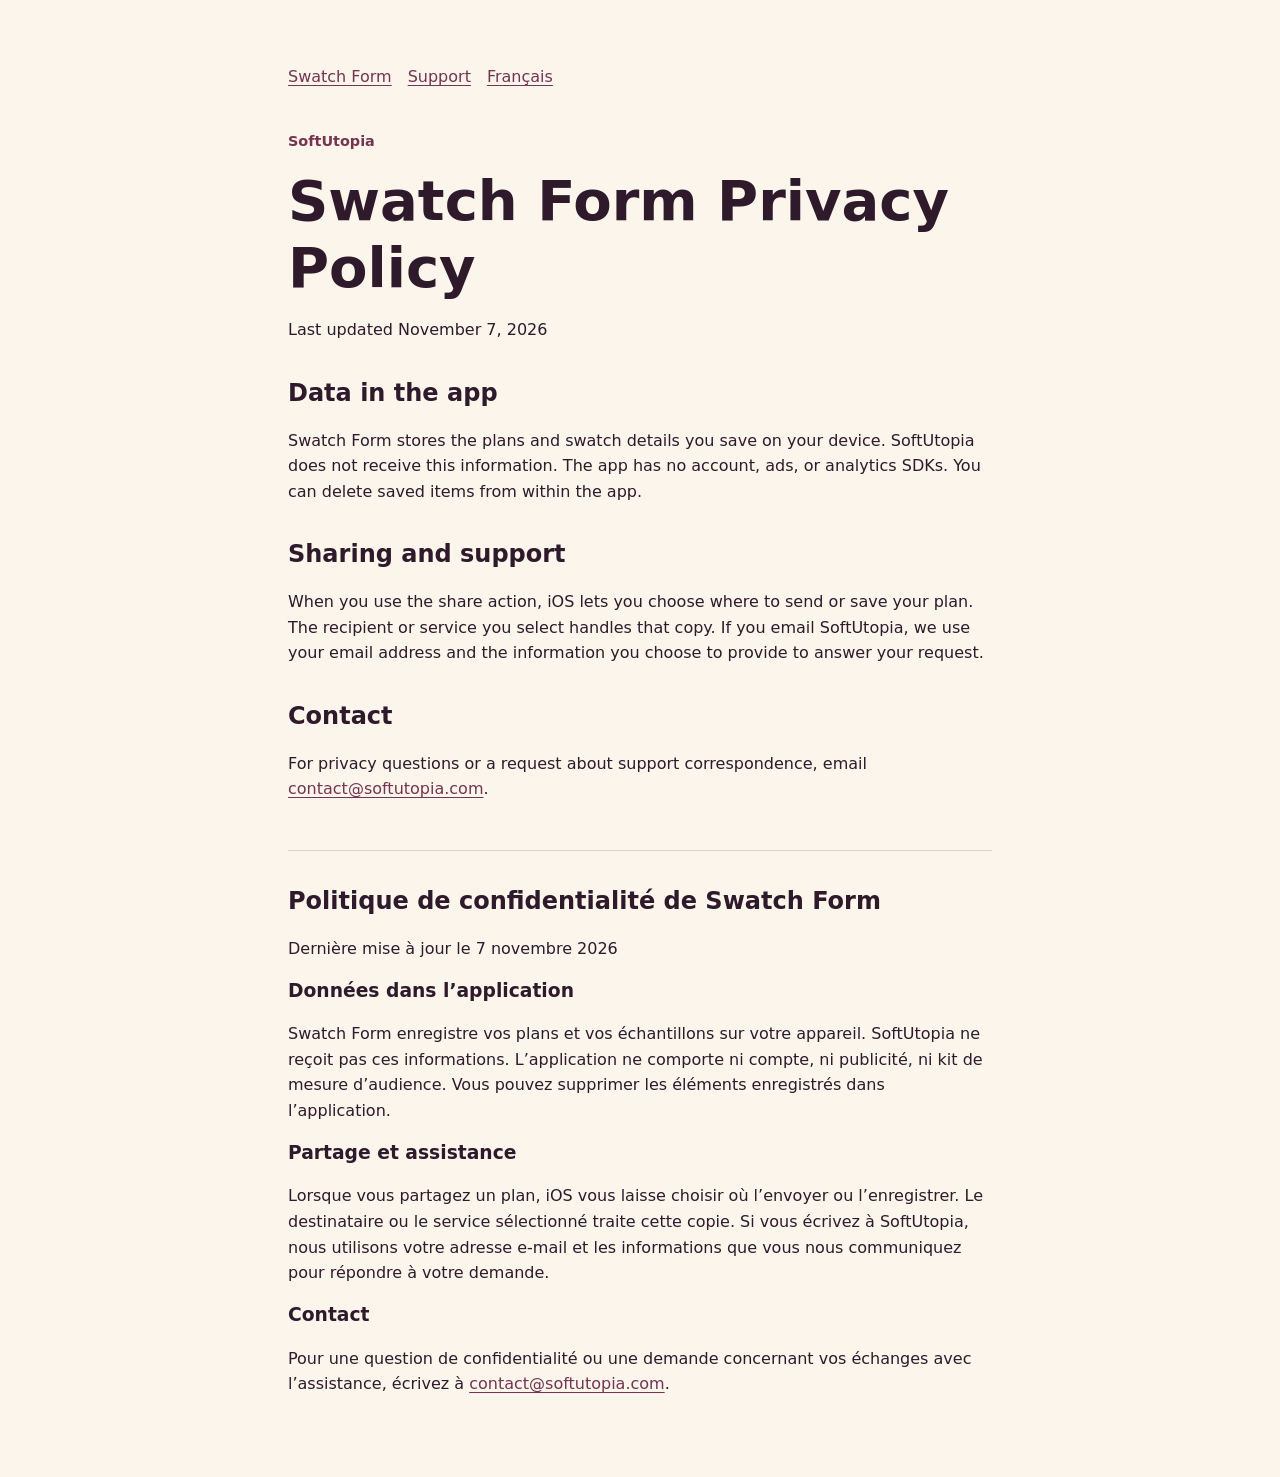
==== privacy.html @ f63c1990 "Publish Swatch Form support and privacy pages" ====
<!doctype html>
<html lang="en">
<head>
  <meta charset="utf-8">
  <meta name="viewport" content="width=device-width, initial-scale=1">
  <meta name="description" content="Privacy policy for Swatch Form.">
  <title>Swatch Form Privacy Policy</title>
  <link rel="stylesheet" href="style.css">
</head>
<body>
  <main>
    <nav aria-label="Site">
      <a href="index.html">Swatch Form</a>
      <a href="support.html">Support</a>
      <a href="#fr" lang="fr" hreflang="fr">Français</a>
    </nav>
    <p class="label">SoftUtopia</p>
    <h1>Swatch Form Privacy Policy</h1>
    <p>Last updated November 7, 2026</p>
    <h2>Data in the app</h2>
    <p>Swatch Form stores the plans and swatch details you save on your device. SoftUtopia does not receive this information. The app has no account, ads, or analytics SDKs. You can delete saved items from within the app.</p>
    <h2>Sharing and support</h2>
    <p>When you use the share action, iOS lets you choose where to send or save your plan. The recipient or service you select handles that copy. If you email SoftUtopia, we use your email address and the information you choose to provide to answer your request.</p>
    <h2>Contact</h2>
    <p>For privacy questions or a request about support correspondence, email <a href="mailto:contact@softutopia.com?subject=Swatch%20Form%20privacy">contact@softutopia.com</a>.</p>
    <section id="fr" lang="fr">
      <h2>Politique de confidentialité de Swatch Form</h2>
      <p>Dernière mise à jour le 7 novembre 2026</p>
      <h3>Données dans l’application</h3>
      <p>Swatch Form enregistre vos plans et vos échantillons sur votre appareil. SoftUtopia ne reçoit pas ces informations. L’application ne comporte ni compte, ni publicité, ni kit de mesure d’audience. Vous pouvez supprimer les éléments enregistrés dans l’application.</p>
      <h3>Partage et assistance</h3>
      <p>Lorsque vous partagez un plan, iOS vous laisse choisir où l’envoyer ou l’enregistrer. Le destinataire ou le service sélectionné traite cette copie. Si vous écrivez à SoftUtopia, nous utilisons votre adresse e-mail et les informations que vous nous communiquez pour répondre à votre demande.</p>
      <h3>Contact</h3>
      <p>Pour une question de confidentialité ou une demande concernant vos échanges avec l’assistance, écrivez à <a href="mailto:contact@softutopia.com?subject=Confidentialit%C3%A9%20Swatch%20Form">contact@softutopia.com</a>.</p>
    </section>
  </main>
</body>
</html>
---- style.css ----
:root {
  color-scheme: light dark;
  font: 100%/1.6 system-ui, sans-serif;
  --paper: #fbf5eb;
  --ink: #2e1a2b;
  --accent: #743452;
  --rule: #e1cdd8;
}

@media (prefers-color-scheme: dark) {
  :root {
    --paper: #241a23;
    --ink: #f7e9f0;
    --accent: #f0adcb;
    --rule: #624656;
  }
}

* { box-sizing: border-box; }
body { margin: 0; background: var(--paper); color: var(--ink); }
main { margin: 0 auto; padding: clamp(1.2rem, 5vw, 4rem); max-width: 52rem; }
nav { display: flex; gap: 1rem; flex-wrap: wrap; margin-bottom: 2.5rem; }
h1, h2, h3 { line-height: 1.2; }
h1 { margin: 0 0 1rem; font-size: clamp(2rem, 6vw, 3.5rem); }
h2 { margin-top: 2.25rem; }
section[lang] { border-top: 1px solid var(--rule); margin-top: 3rem; }
a { color: var(--accent); text-underline-offset: 0.2em; }
a:focus-visible { outline: 2px solid var(--accent); outline-offset: 3px; }
.label { color: var(--accent); font-size: 0.9rem; font-weight: 650; }
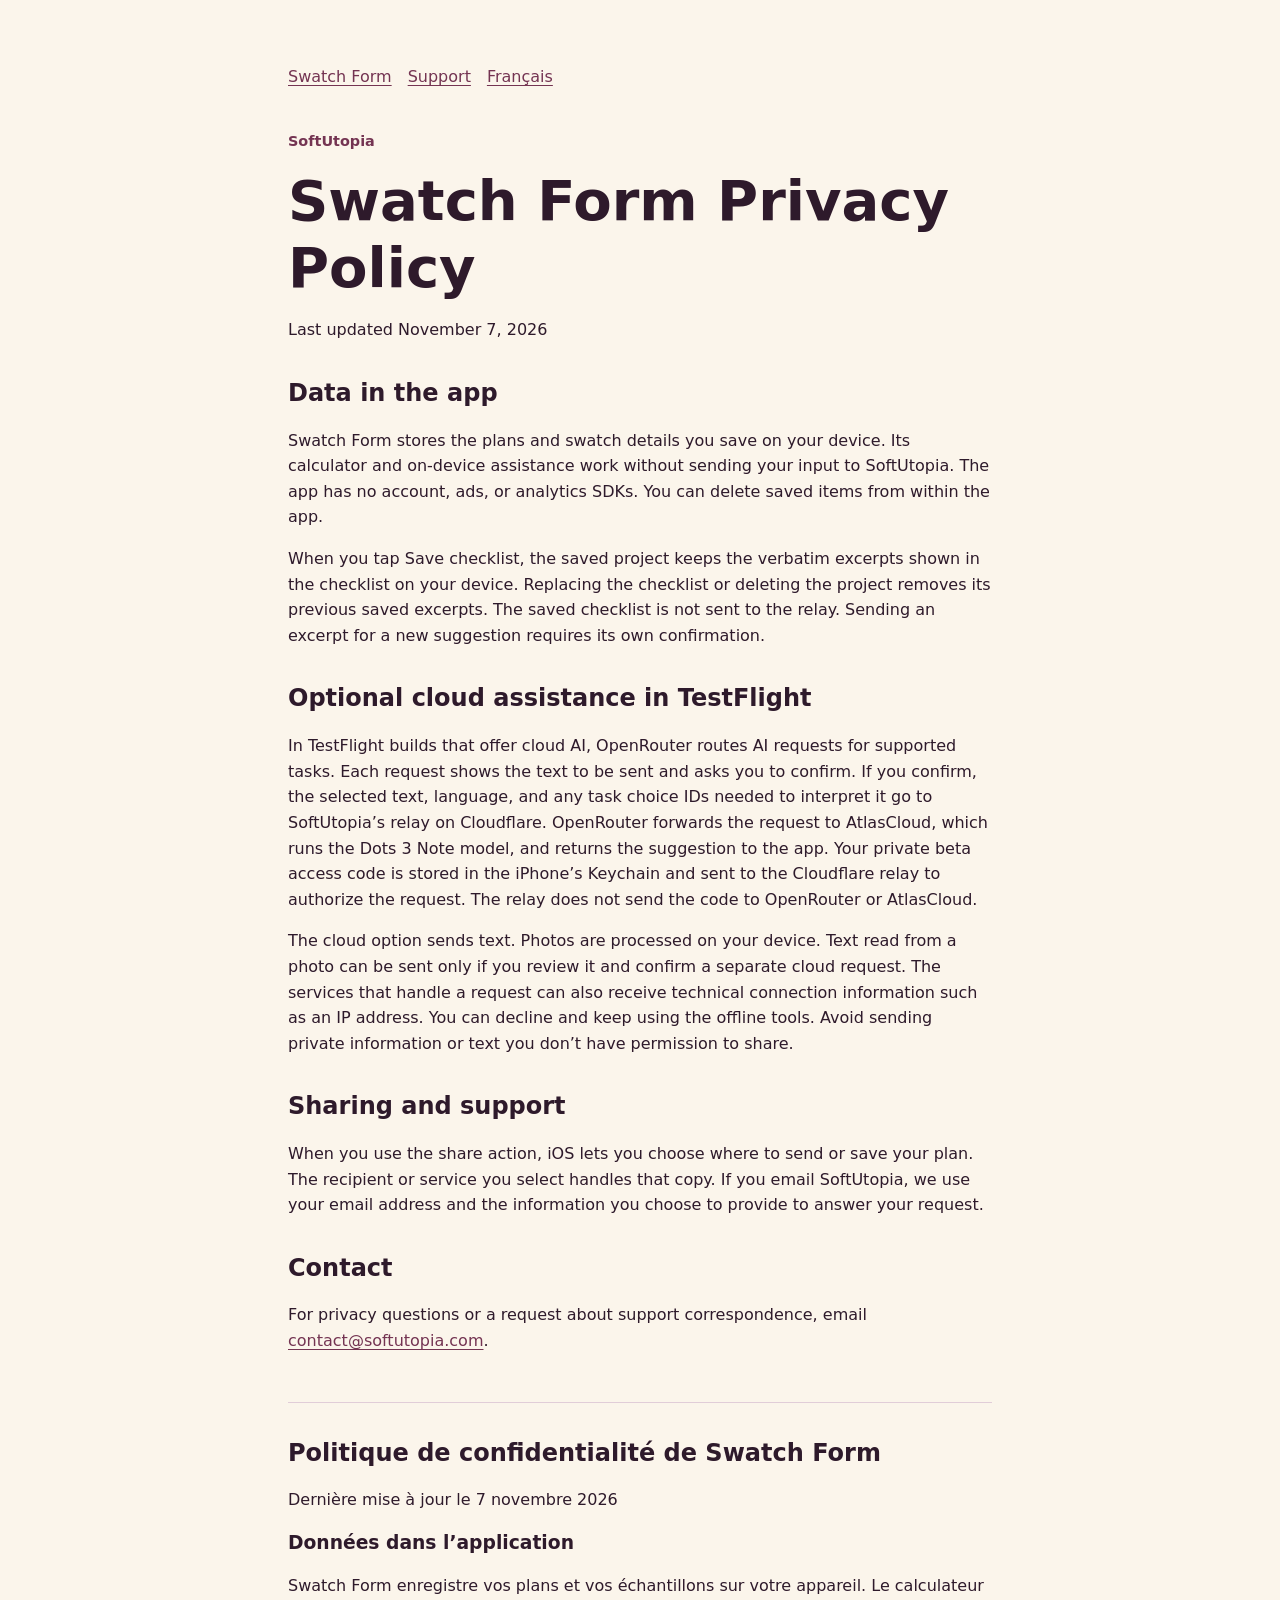
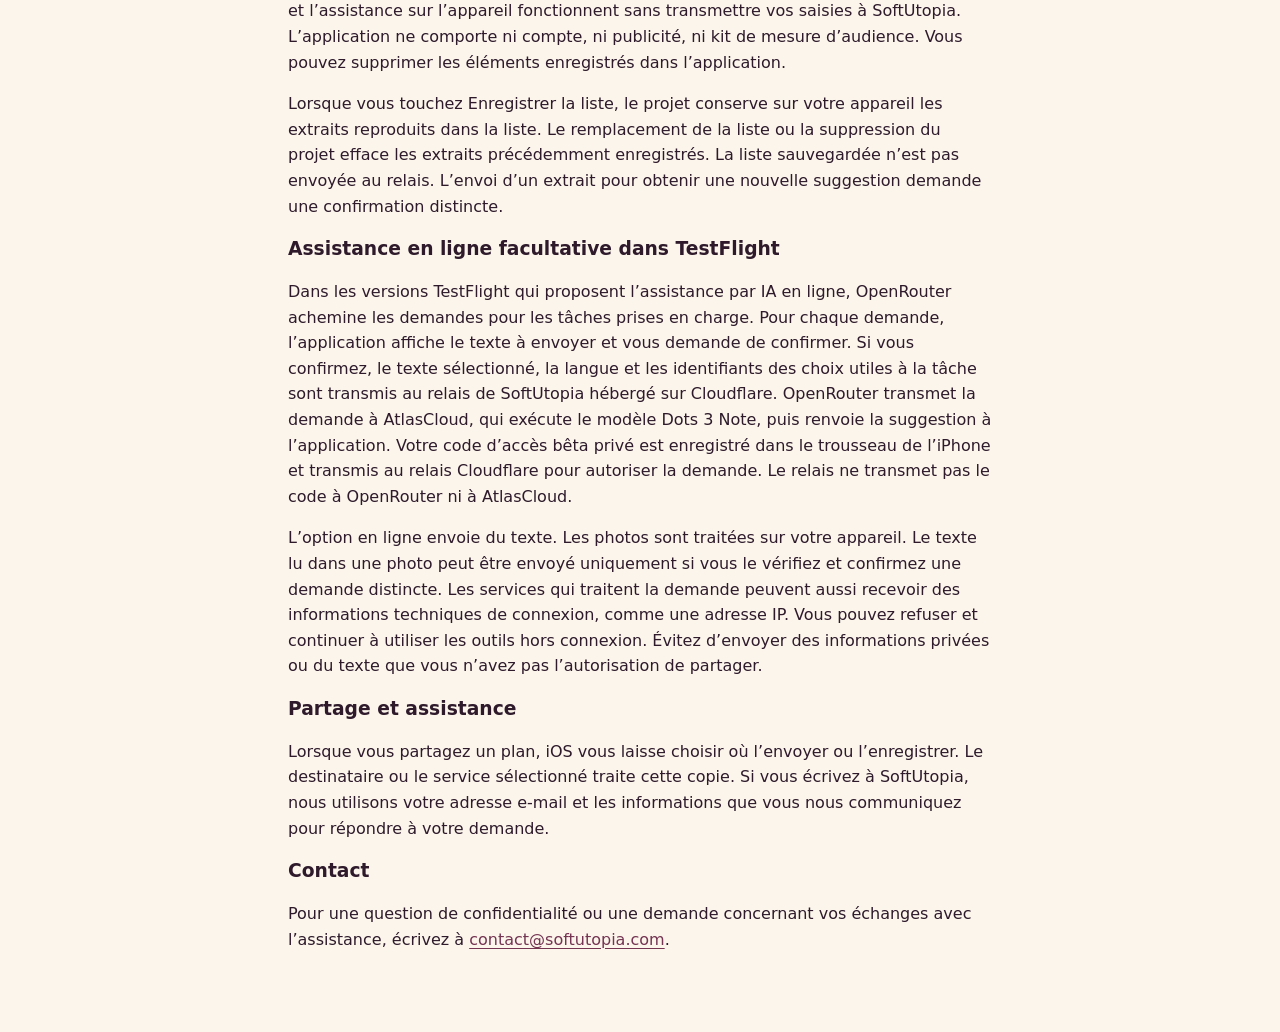
==== commit 42ac6da4: "Explain optional cloud AI in Swatch Form TestFlight" ====
--- a/privacy.html
+++ b/privacy.html
@@ -18,7 +18,11 @@
     <h1>Swatch Form Privacy Policy</h1>
     <p>Last updated November 7, 2026</p>
     <h2>Data in the app</h2>
-    <p>Swatch Form stores the plans and swatch details you save on your device. SoftUtopia does not receive this information. The app has no account, ads, or analytics SDKs. You can delete saved items from within the app.</p>
+    <p>Swatch Form stores the plans and swatch details you save on your device. Its calculator and on-device assistance work without sending your input to SoftUtopia. The app has no account, ads, or analytics SDKs. You can delete saved items from within the app.</p>
+    <p>When you tap Save checklist, the saved project keeps the verbatim excerpts shown in the checklist on your device. Replacing the checklist or deleting the project removes its previous saved excerpts. The saved checklist is not sent to the relay. Sending an excerpt for a new suggestion requires its own confirmation.</p>
+    <h2>Optional cloud assistance in TestFlight</h2>
+    <p>In TestFlight builds that offer cloud AI, OpenRouter routes AI requests for supported tasks. Each request shows the text to be sent and asks you to confirm. If you confirm, the selected text, language, and any task choice IDs needed to interpret it go to SoftUtopia’s relay on Cloudflare. OpenRouter forwards the request to AtlasCloud, which runs the Dots 3 Note model, and returns the suggestion to the app. Your private beta access code is stored in the iPhone’s Keychain and sent to the Cloudflare relay to authorize the request. The relay does not send the code to OpenRouter or AtlasCloud.</p>
+    <p>The cloud option sends text. Photos are processed on your device. Text read from a photo can be sent only if you review it and confirm a separate cloud request. The services that handle a request can also receive technical connection information such as an IP address. You can decline and keep using the offline tools. Avoid sending private information or text you don’t have permission to share.</p>
     <h2>Sharing and support</h2>
     <p>When you use the share action, iOS lets you choose where to send or save your plan. The recipient or service you select handles that copy. If you email SoftUtopia, we use your email address and the information you choose to provide to answer your request.</p>
     <h2>Contact</h2>
@@ -27,7 +31,11 @@
       <h2>Politique de confidentialité de Swatch Form</h2>
       <p>Dernière mise à jour le 7 novembre 2026</p>
       <h3>Données dans l’application</h3>
-      <p>Swatch Form enregistre vos plans et vos échantillons sur votre appareil. SoftUtopia ne reçoit pas ces informations. L’application ne comporte ni compte, ni publicité, ni kit de mesure d’audience. Vous pouvez supprimer les éléments enregistrés dans l’application.</p>
+      <p>Swatch Form enregistre vos plans et vos échantillons sur votre appareil. Le calculateur et l’assistance sur l’appareil fonctionnent sans transmettre vos saisies à SoftUtopia. L’application ne comporte ni compte, ni publicité, ni kit de mesure d’audience. Vous pouvez supprimer les éléments enregistrés dans l’application.</p>
+      <p>Lorsque vous touchez Enregistrer la liste, le projet conserve sur votre appareil les extraits reproduits dans la liste. Le remplacement de la liste ou la suppression du projet efface les extraits précédemment enregistrés. La liste sauvegardée n’est pas envoyée au relais. L’envoi d’un extrait pour obtenir une nouvelle suggestion demande une confirmation distincte.</p>
+      <h3>Assistance en ligne facultative dans TestFlight</h3>
+      <p>Dans les versions TestFlight qui proposent l’assistance par IA en ligne, OpenRouter achemine les demandes pour les tâches prises en charge. Pour chaque demande, l’application affiche le texte à envoyer et vous demande de confirmer. Si vous confirmez, le texte sélectionné, la langue et les identifiants des choix utiles à la tâche sont transmis au relais de SoftUtopia hébergé sur Cloudflare. OpenRouter transmet la demande à AtlasCloud, qui exécute le modèle Dots 3 Note, puis renvoie la suggestion à l’application. Votre code d’accès bêta privé est enregistré dans le trousseau de l’iPhone et transmis au relais Cloudflare pour autoriser la demande. Le relais ne transmet pas le code à OpenRouter ni à AtlasCloud.</p>
+      <p>L’option en ligne envoie du texte. Les photos sont traitées sur votre appareil. Le texte lu dans une photo peut être envoyé uniquement si vous le vérifiez et confirmez une demande distincte. Les services qui traitent la demande peuvent aussi recevoir des informations techniques de connexion, comme une adresse IP. Vous pouvez refuser et continuer à utiliser les outils hors connexion. Évitez d’envoyer des informations privées ou du texte que vous n’avez pas l’autorisation de partager.</p>
       <h3>Partage et assistance</h3>
       <p>Lorsque vous partagez un plan, iOS vous laisse choisir où l’envoyer ou l’enregistrer. Le destinataire ou le service sélectionné traite cette copie. Si vous écrivez à SoftUtopia, nous utilisons votre adresse e-mail et les informations que vous nous communiquez pour répondre à votre demande.</p>
       <h3>Contact</h3>
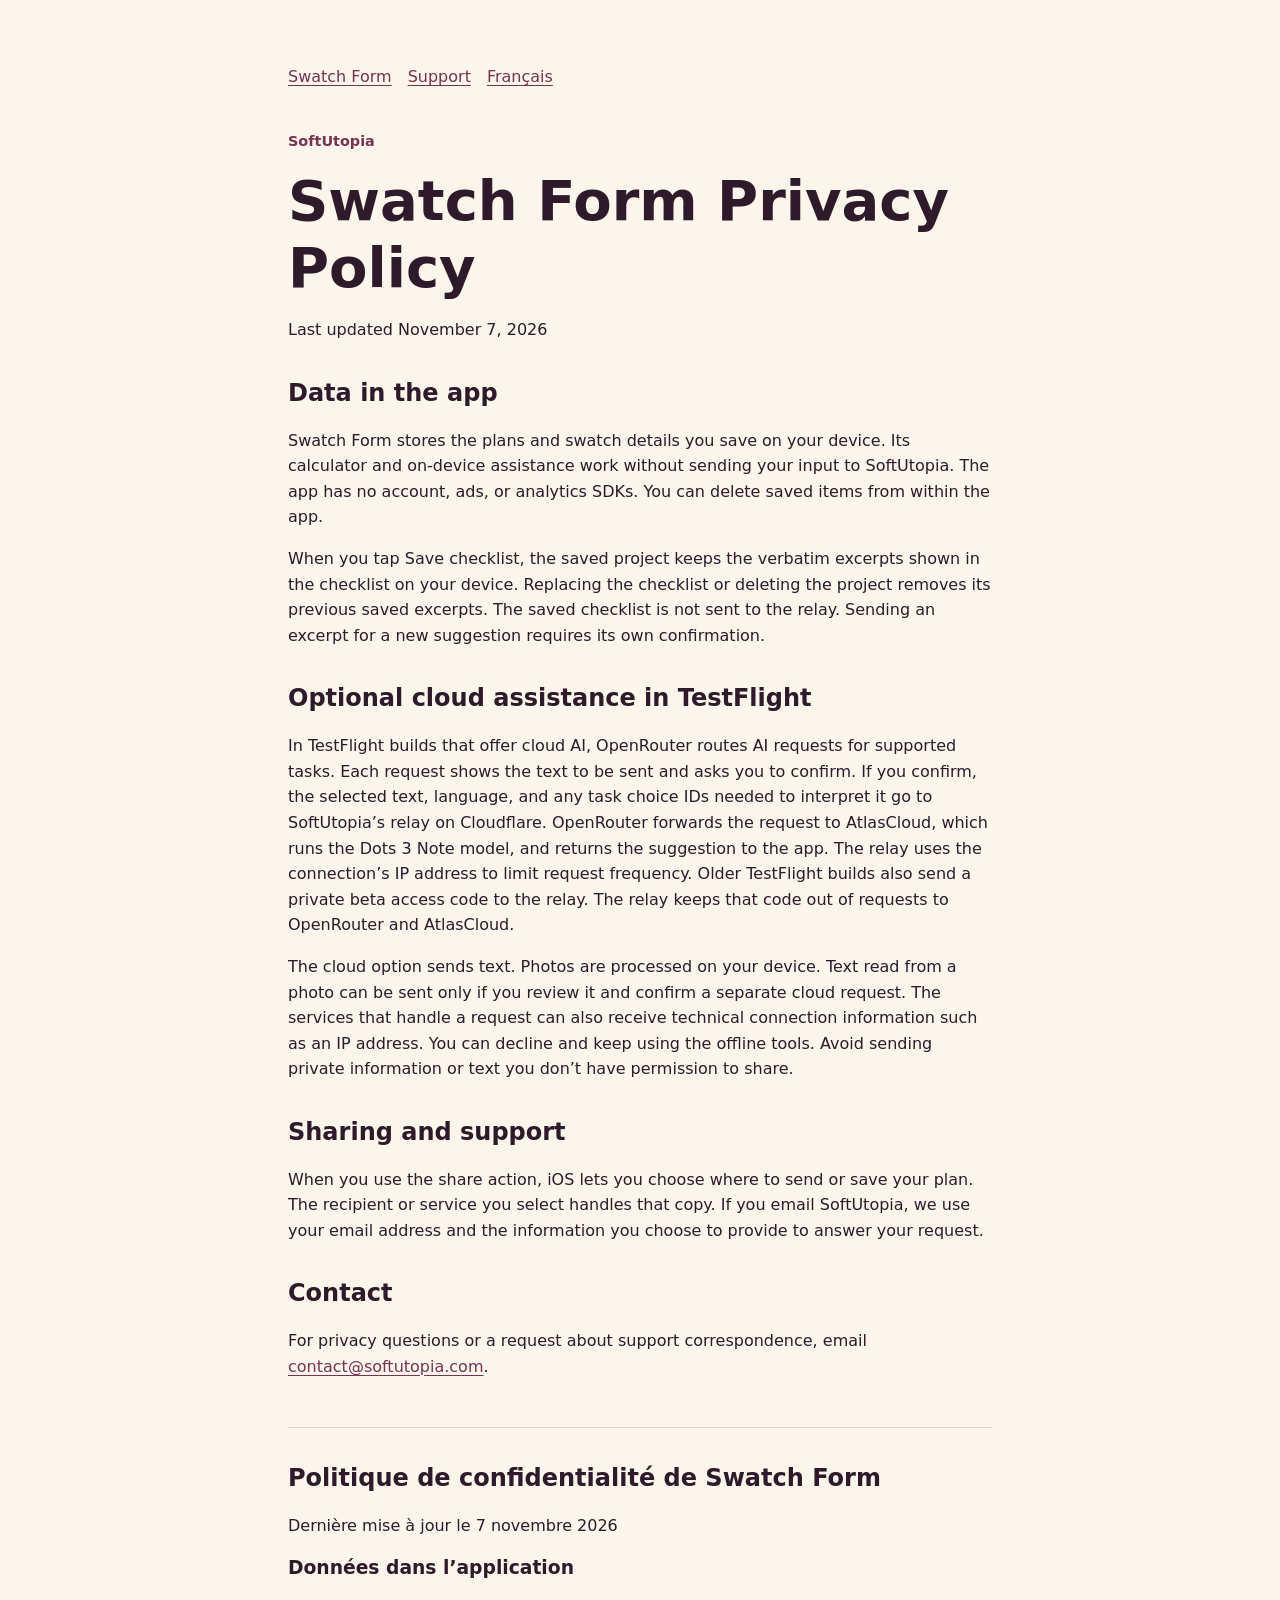
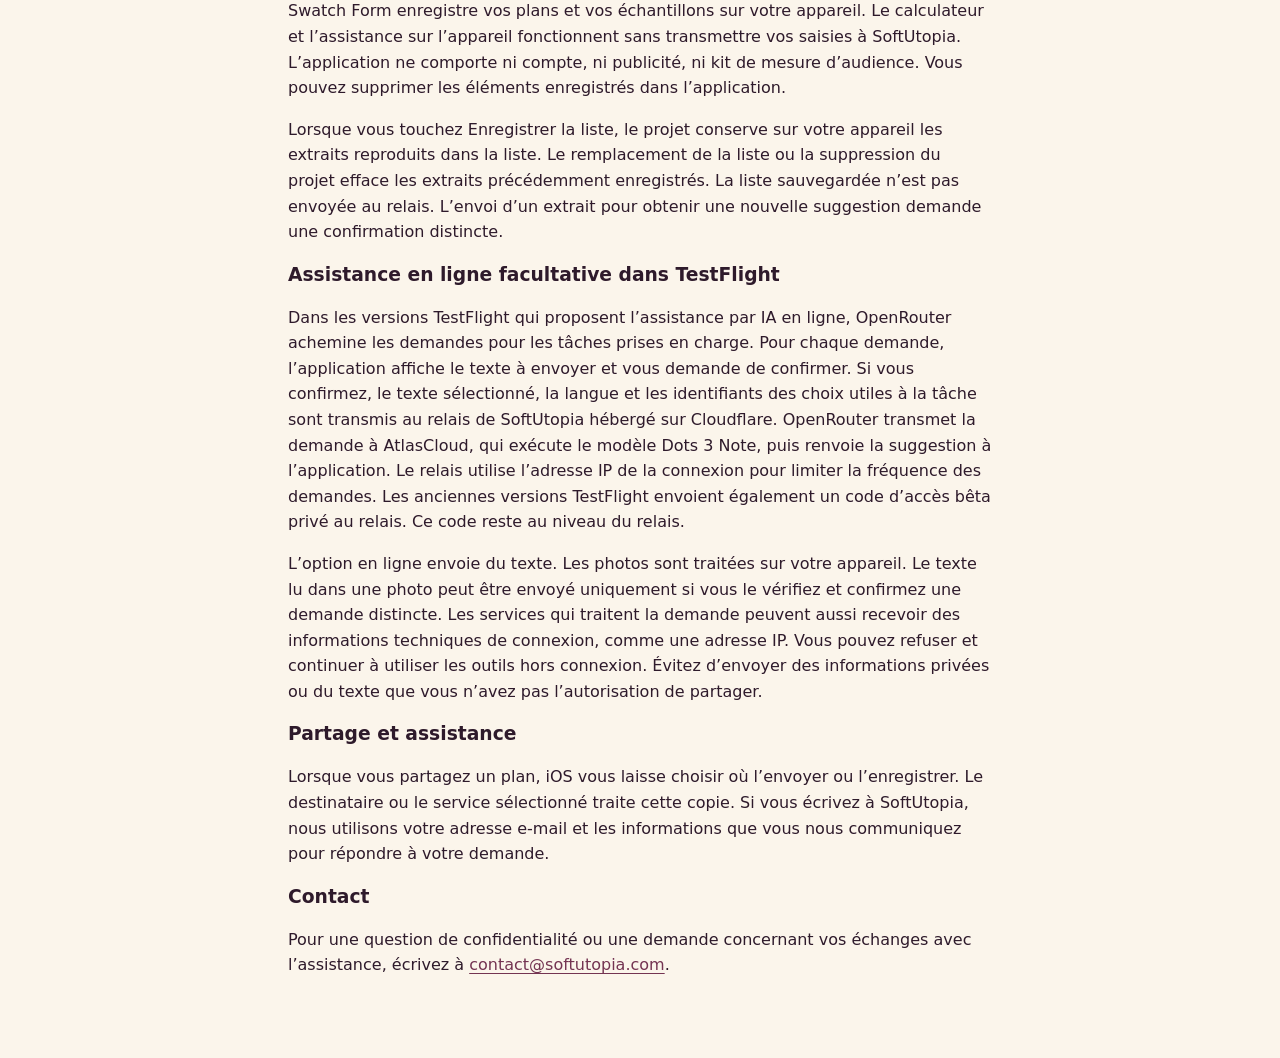
==== commit d225ac6b: "Document code-free AI requests" ====
--- a/privacy.html
+++ b/privacy.html
@@ -21,7 +21,7 @@
     <p>Swatch Form stores the plans and swatch details you save on your device. Its calculator and on-device assistance work without sending your input to SoftUtopia. The app has no account, ads, or analytics SDKs. You can delete saved items from within the app.</p>
     <p>When you tap Save checklist, the saved project keeps the verbatim excerpts shown in the checklist on your device. Replacing the checklist or deleting the project removes its previous saved excerpts. The saved checklist is not sent to the relay. Sending an excerpt for a new suggestion requires its own confirmation.</p>
     <h2>Optional cloud assistance in TestFlight</h2>
-    <p>In TestFlight builds that offer cloud AI, OpenRouter routes AI requests for supported tasks. Each request shows the text to be sent and asks you to confirm. If you confirm, the selected text, language, and any task choice IDs needed to interpret it go to SoftUtopia’s relay on Cloudflare. OpenRouter forwards the request to AtlasCloud, which runs the Dots 3 Note model, and returns the suggestion to the app. Your private beta access code is stored in the iPhone’s Keychain and sent to the Cloudflare relay to authorize the request. The relay does not send the code to OpenRouter or AtlasCloud.</p>
+    <p>In TestFlight builds that offer cloud AI, OpenRouter routes AI requests for supported tasks. Each request shows the text to be sent and asks you to confirm. If you confirm, the selected text, language, and any task choice IDs needed to interpret it go to SoftUtopia’s relay on Cloudflare. OpenRouter forwards the request to AtlasCloud, which runs the Dots 3 Note model, and returns the suggestion to the app. The relay uses the connection’s IP address to limit request frequency. Older TestFlight builds also send a private beta access code to the relay. The relay keeps that code out of requests to OpenRouter and AtlasCloud.</p>
     <p>The cloud option sends text. Photos are processed on your device. Text read from a photo can be sent only if you review it and confirm a separate cloud request. The services that handle a request can also receive technical connection information such as an IP address. You can decline and keep using the offline tools. Avoid sending private information or text you don’t have permission to share.</p>
     <h2>Sharing and support</h2>
     <p>When you use the share action, iOS lets you choose where to send or save your plan. The recipient or service you select handles that copy. If you email SoftUtopia, we use your email address and the information you choose to provide to answer your request.</p>
@@ -34,7 +34,7 @@
       <p>Swatch Form enregistre vos plans et vos échantillons sur votre appareil. Le calculateur et l’assistance sur l’appareil fonctionnent sans transmettre vos saisies à SoftUtopia. L’application ne comporte ni compte, ni publicité, ni kit de mesure d’audience. Vous pouvez supprimer les éléments enregistrés dans l’application.</p>
       <p>Lorsque vous touchez Enregistrer la liste, le projet conserve sur votre appareil les extraits reproduits dans la liste. Le remplacement de la liste ou la suppression du projet efface les extraits précédemment enregistrés. La liste sauvegardée n’est pas envoyée au relais. L’envoi d’un extrait pour obtenir une nouvelle suggestion demande une confirmation distincte.</p>
       <h3>Assistance en ligne facultative dans TestFlight</h3>
-      <p>Dans les versions TestFlight qui proposent l’assistance par IA en ligne, OpenRouter achemine les demandes pour les tâches prises en charge. Pour chaque demande, l’application affiche le texte à envoyer et vous demande de confirmer. Si vous confirmez, le texte sélectionné, la langue et les identifiants des choix utiles à la tâche sont transmis au relais de SoftUtopia hébergé sur Cloudflare. OpenRouter transmet la demande à AtlasCloud, qui exécute le modèle Dots 3 Note, puis renvoie la suggestion à l’application. Votre code d’accès bêta privé est enregistré dans le trousseau de l’iPhone et transmis au relais Cloudflare pour autoriser la demande. Le relais ne transmet pas le code à OpenRouter ni à AtlasCloud.</p>
+      <p>Dans les versions TestFlight qui proposent l’assistance par IA en ligne, OpenRouter achemine les demandes pour les tâches prises en charge. Pour chaque demande, l’application affiche le texte à envoyer et vous demande de confirmer. Si vous confirmez, le texte sélectionné, la langue et les identifiants des choix utiles à la tâche sont transmis au relais de SoftUtopia hébergé sur Cloudflare. OpenRouter transmet la demande à AtlasCloud, qui exécute le modèle Dots 3 Note, puis renvoie la suggestion à l’application. Le relais utilise l’adresse IP de la connexion pour limiter la fréquence des demandes. Les anciennes versions TestFlight envoient également un code d’accès bêta privé au relais. Ce code reste au niveau du relais.</p>
       <p>L’option en ligne envoie du texte. Les photos sont traitées sur votre appareil. Le texte lu dans une photo peut être envoyé uniquement si vous le vérifiez et confirmez une demande distincte. Les services qui traitent la demande peuvent aussi recevoir des informations techniques de connexion, comme une adresse IP. Vous pouvez refuser et continuer à utiliser les outils hors connexion. Évitez d’envoyer des informations privées ou du texte que vous n’avez pas l’autorisation de partager.</p>
       <h3>Partage et assistance</h3>
       <p>Lorsque vous partagez un plan, iOS vous laisse choisir où l’envoyer ou l’enregistrer. Le destinataire ou le service sélectionné traite cette copie. Si vous écrivez à SoftUtopia, nous utilisons votre adresse e-mail et les informations que vous nous communiquez pour répondre à votre demande.</p>
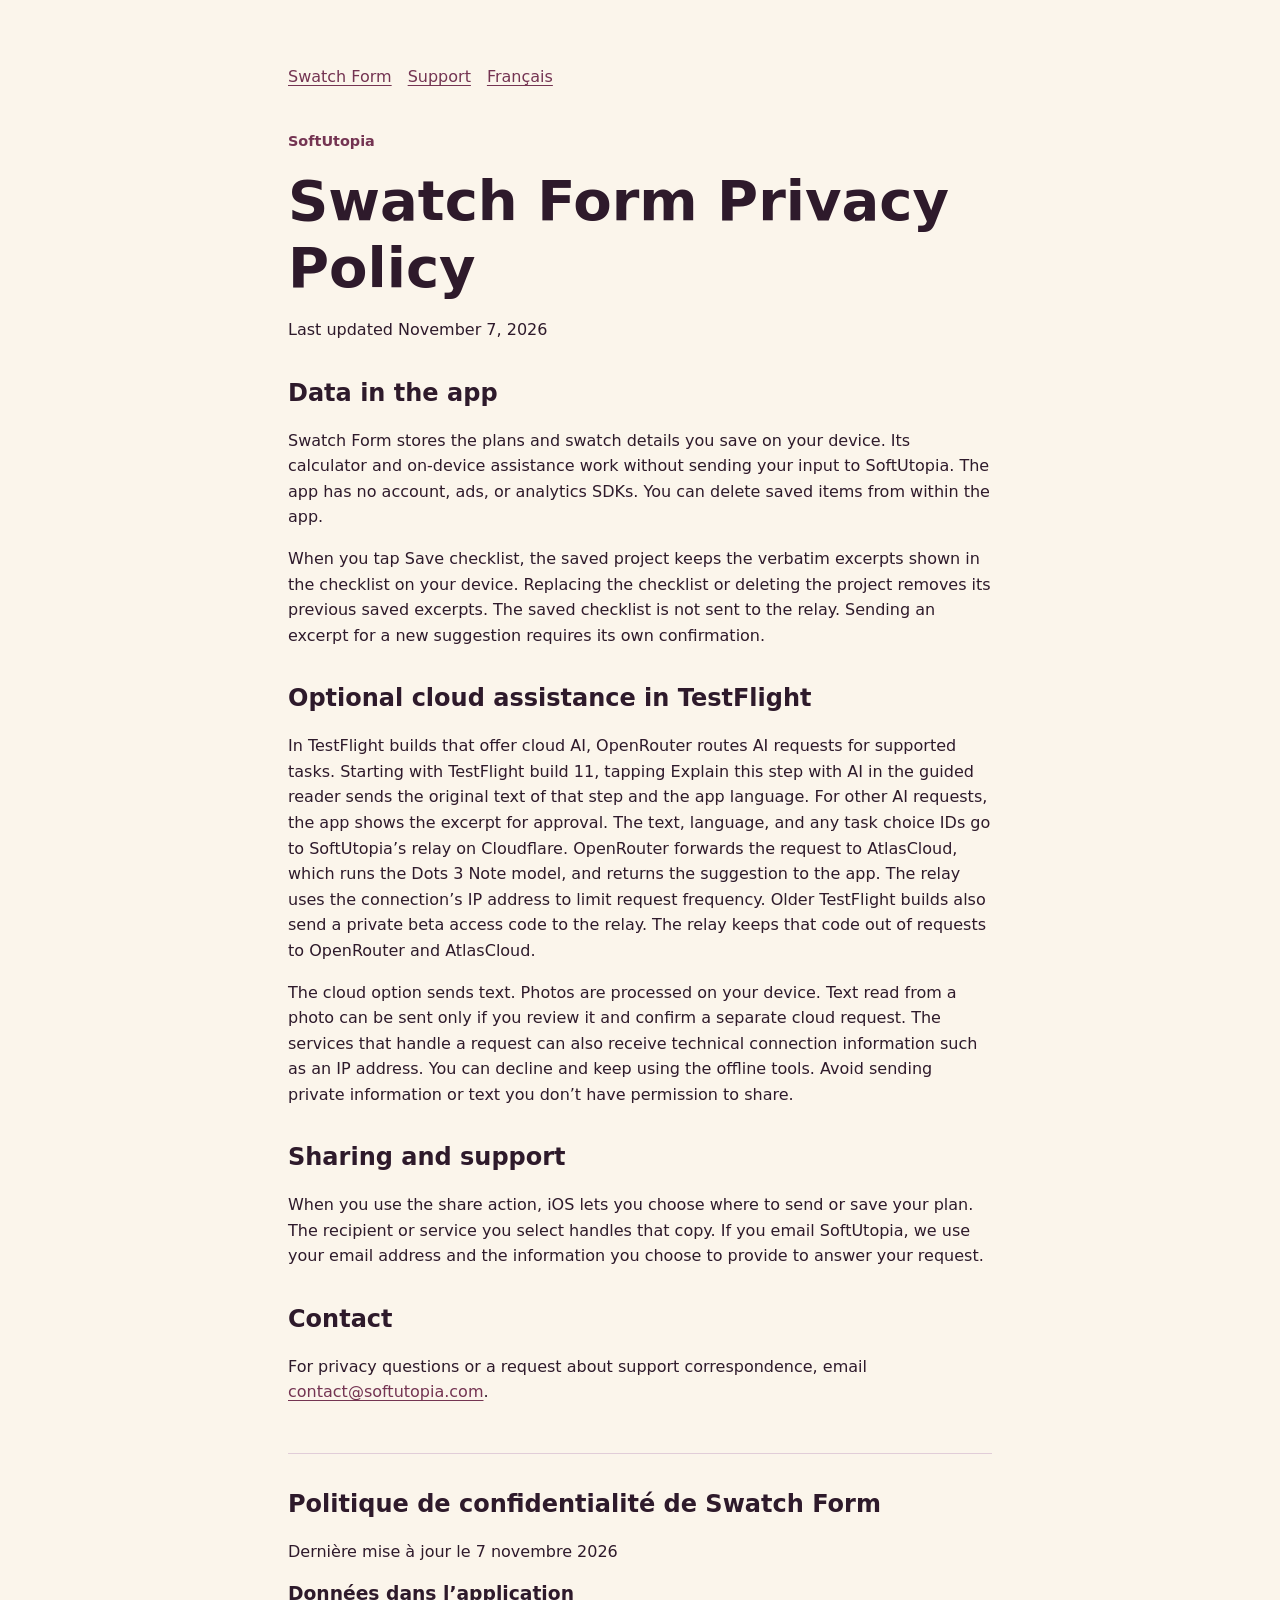
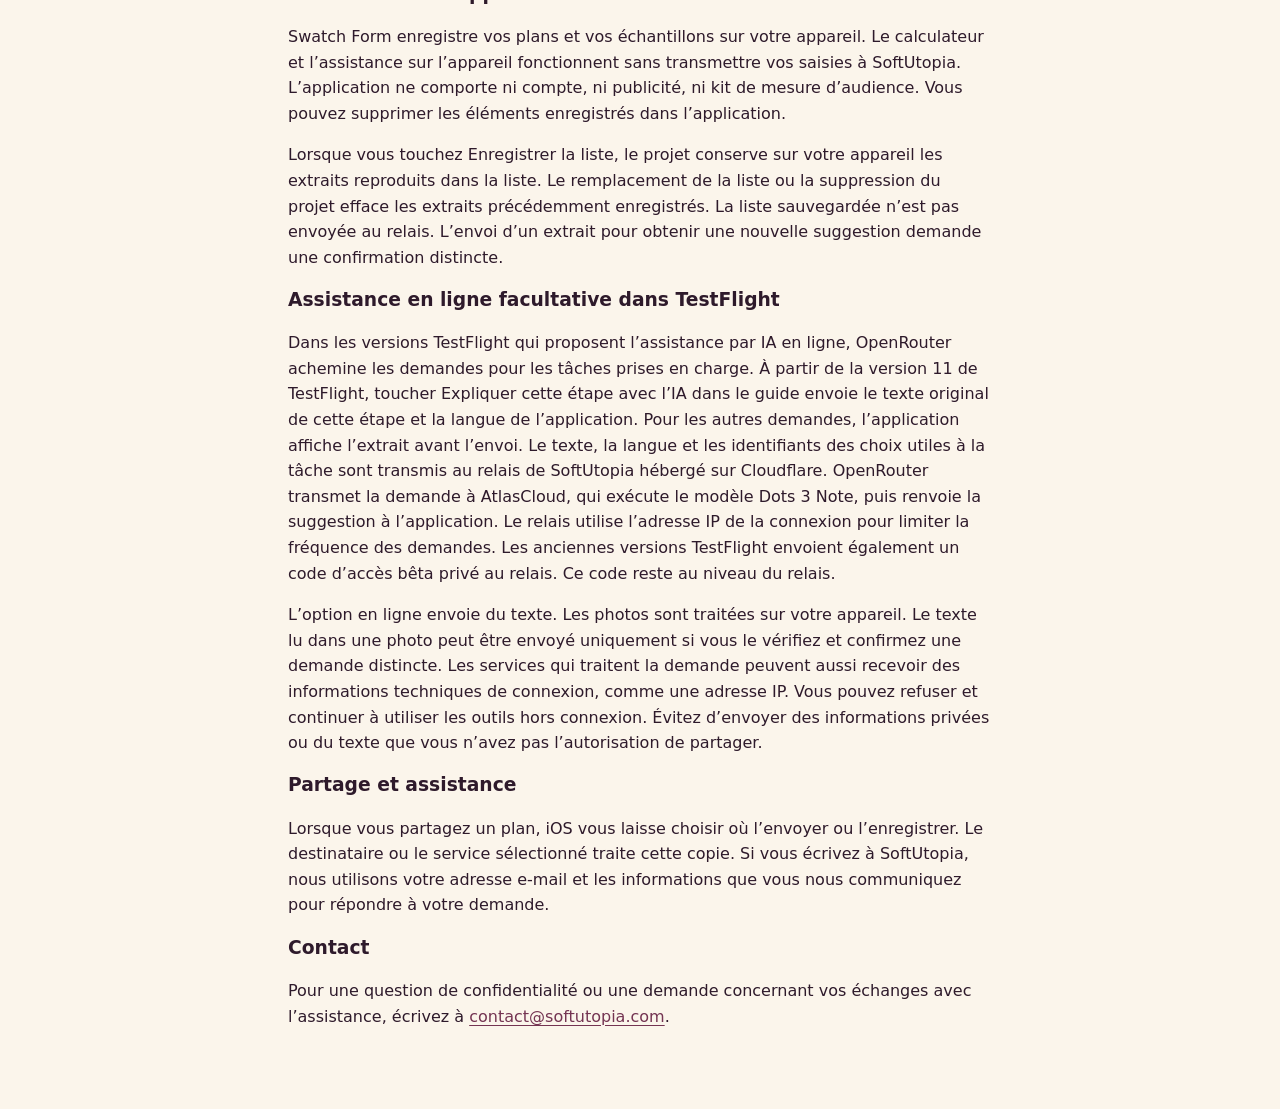
==== commit 879275f0: "Document one-tap crochet explanations" ====
--- a/privacy.html
+++ b/privacy.html
@@ -21,7 +21,7 @@
     <p>Swatch Form stores the plans and swatch details you save on your device. Its calculator and on-device assistance work without sending your input to SoftUtopia. The app has no account, ads, or analytics SDKs. You can delete saved items from within the app.</p>
     <p>When you tap Save checklist, the saved project keeps the verbatim excerpts shown in the checklist on your device. Replacing the checklist or deleting the project removes its previous saved excerpts. The saved checklist is not sent to the relay. Sending an excerpt for a new suggestion requires its own confirmation.</p>
     <h2>Optional cloud assistance in TestFlight</h2>
-    <p>In TestFlight builds that offer cloud AI, OpenRouter routes AI requests for supported tasks. Each request shows the text to be sent and asks you to confirm. If you confirm, the selected text, language, and any task choice IDs needed to interpret it go to SoftUtopia’s relay on Cloudflare. OpenRouter forwards the request to AtlasCloud, which runs the Dots 3 Note model, and returns the suggestion to the app. The relay uses the connection’s IP address to limit request frequency. Older TestFlight builds also send a private beta access code to the relay. The relay keeps that code out of requests to OpenRouter and AtlasCloud.</p>
+    <p>In TestFlight builds that offer cloud AI, OpenRouter routes AI requests for supported tasks. Starting with TestFlight build 11, tapping Explain this step with AI in the guided reader sends the original text of that step and the app language. For other AI requests, the app shows the excerpt for approval. The text, language, and any task choice IDs go to SoftUtopia’s relay on Cloudflare. OpenRouter forwards the request to AtlasCloud, which runs the Dots 3 Note model, and returns the suggestion to the app. The relay uses the connection’s IP address to limit request frequency. Older TestFlight builds also send a private beta access code to the relay. The relay keeps that code out of requests to OpenRouter and AtlasCloud.</p>
     <p>The cloud option sends text. Photos are processed on your device. Text read from a photo can be sent only if you review it and confirm a separate cloud request. The services that handle a request can also receive technical connection information such as an IP address. You can decline and keep using the offline tools. Avoid sending private information or text you don’t have permission to share.</p>
     <h2>Sharing and support</h2>
     <p>When you use the share action, iOS lets you choose where to send or save your plan. The recipient or service you select handles that copy. If you email SoftUtopia, we use your email address and the information you choose to provide to answer your request.</p>
@@ -34,7 +34,7 @@
       <p>Swatch Form enregistre vos plans et vos échantillons sur votre appareil. Le calculateur et l’assistance sur l’appareil fonctionnent sans transmettre vos saisies à SoftUtopia. L’application ne comporte ni compte, ni publicité, ni kit de mesure d’audience. Vous pouvez supprimer les éléments enregistrés dans l’application.</p>
       <p>Lorsque vous touchez Enregistrer la liste, le projet conserve sur votre appareil les extraits reproduits dans la liste. Le remplacement de la liste ou la suppression du projet efface les extraits précédemment enregistrés. La liste sauvegardée n’est pas envoyée au relais. L’envoi d’un extrait pour obtenir une nouvelle suggestion demande une confirmation distincte.</p>
       <h3>Assistance en ligne facultative dans TestFlight</h3>
-      <p>Dans les versions TestFlight qui proposent l’assistance par IA en ligne, OpenRouter achemine les demandes pour les tâches prises en charge. Pour chaque demande, l’application affiche le texte à envoyer et vous demande de confirmer. Si vous confirmez, le texte sélectionné, la langue et les identifiants des choix utiles à la tâche sont transmis au relais de SoftUtopia hébergé sur Cloudflare. OpenRouter transmet la demande à AtlasCloud, qui exécute le modèle Dots 3 Note, puis renvoie la suggestion à l’application. Le relais utilise l’adresse IP de la connexion pour limiter la fréquence des demandes. Les anciennes versions TestFlight envoient également un code d’accès bêta privé au relais. Ce code reste au niveau du relais.</p>
+      <p>Dans les versions TestFlight qui proposent l’assistance par IA en ligne, OpenRouter achemine les demandes pour les tâches prises en charge. À partir de la version 11 de TestFlight, toucher Expliquer cette étape avec l’IA dans le guide envoie le texte original de cette étape et la langue de l’application. Pour les autres demandes, l’application affiche l’extrait avant l’envoi. Le texte, la langue et les identifiants des choix utiles à la tâche sont transmis au relais de SoftUtopia hébergé sur Cloudflare. OpenRouter transmet la demande à AtlasCloud, qui exécute le modèle Dots 3 Note, puis renvoie la suggestion à l’application. Le relais utilise l’adresse IP de la connexion pour limiter la fréquence des demandes. Les anciennes versions TestFlight envoient également un code d’accès bêta privé au relais. Ce code reste au niveau du relais.</p>
       <p>L’option en ligne envoie du texte. Les photos sont traitées sur votre appareil. Le texte lu dans une photo peut être envoyé uniquement si vous le vérifiez et confirmez une demande distincte. Les services qui traitent la demande peuvent aussi recevoir des informations techniques de connexion, comme une adresse IP. Vous pouvez refuser et continuer à utiliser les outils hors connexion. Évitez d’envoyer des informations privées ou du texte que vous n’avez pas l’autorisation de partager.</p>
       <h3>Partage et assistance</h3>
       <p>Lorsque vous partagez un plan, iOS vous laisse choisir où l’envoyer ou l’enregistrer. Le destinataire ou le service sélectionné traite cette copie. Si vous écrivez à SoftUtopia, nous utilisons votre adresse e-mail et les informations que vous nous communiquez pour répondre à votre demande.</p>
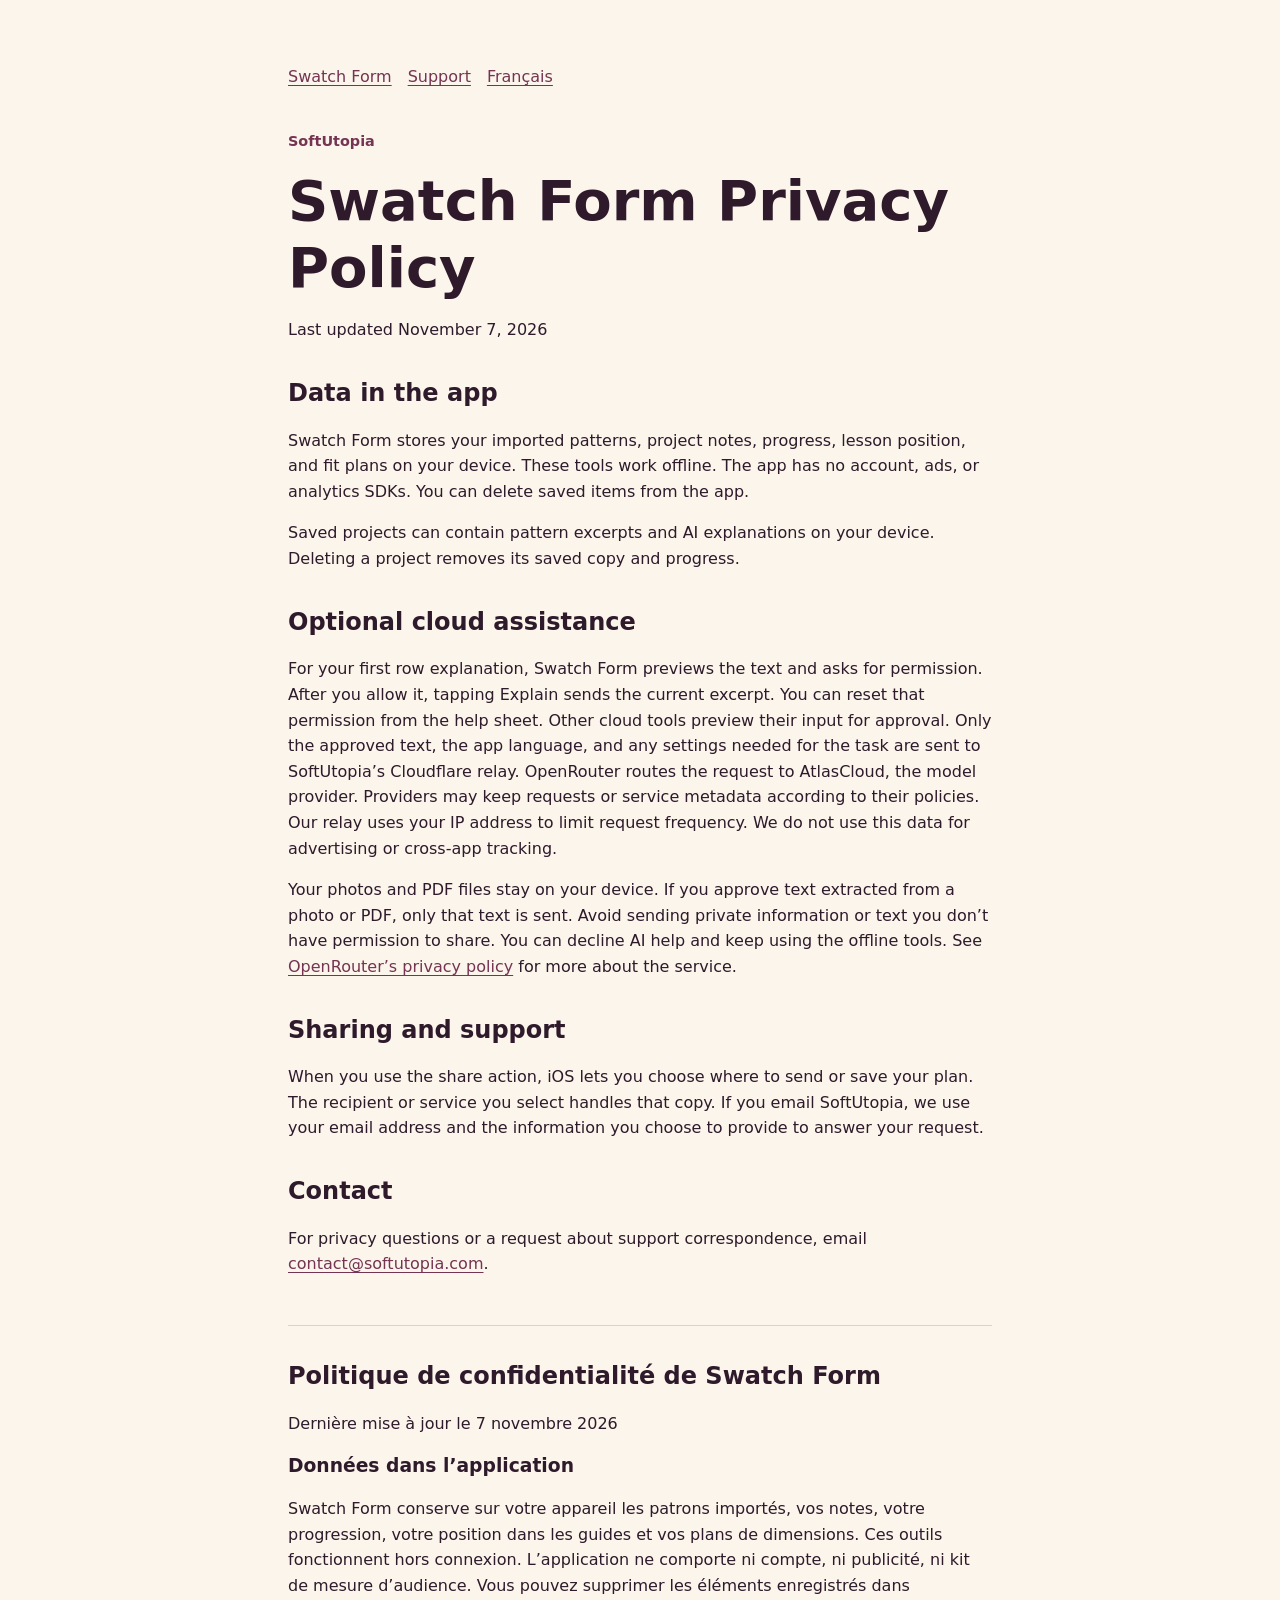
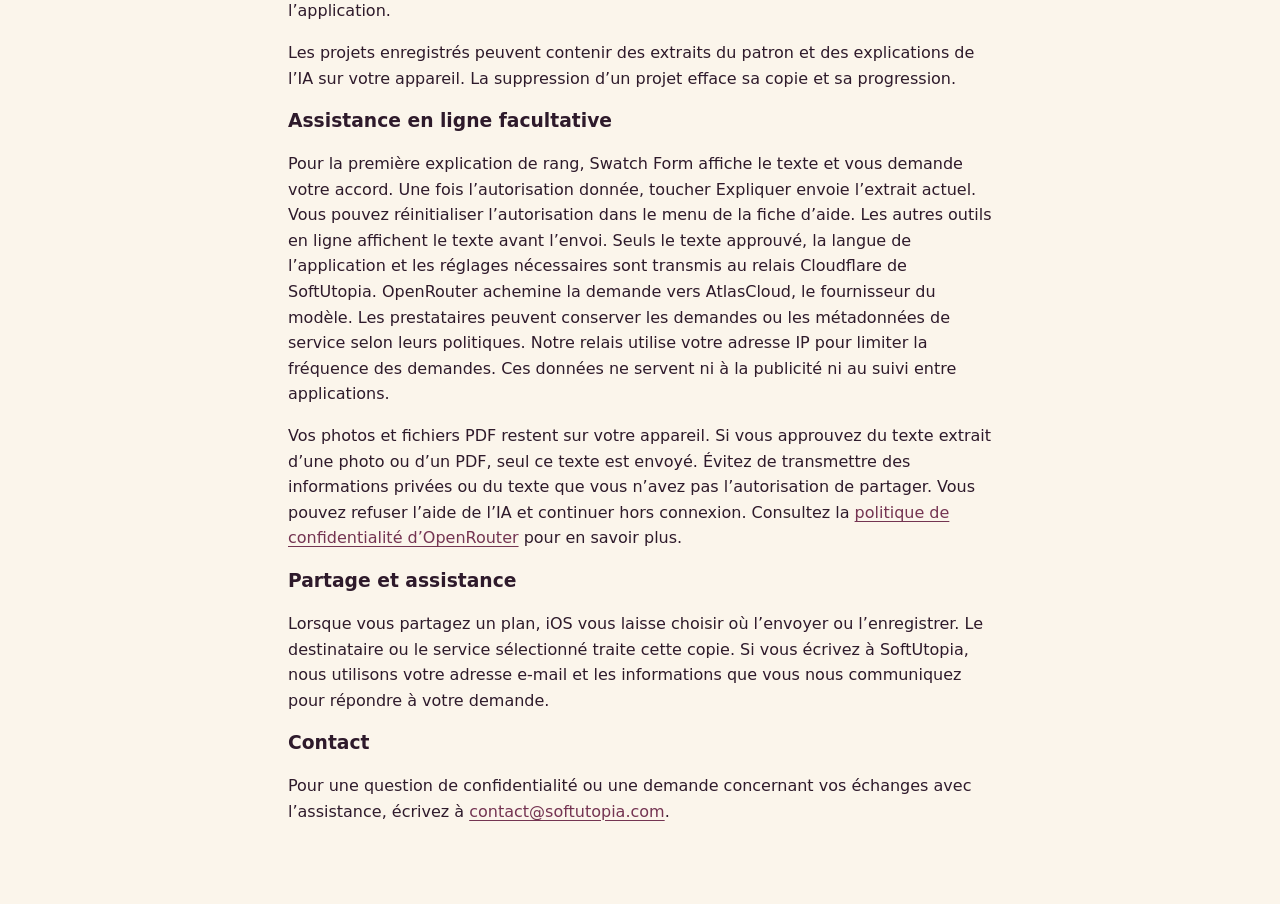
==== commit 3d77113d: "Document Swatch Form 1.0 learning and cloud assistance" ====
--- a/privacy.html
+++ b/privacy.html
@@ -18,11 +18,11 @@
     <h1>Swatch Form Privacy Policy</h1>
     <p>Last updated November 7, 2026</p>
     <h2>Data in the app</h2>
-    <p>Swatch Form stores the plans and swatch details you save on your device. Its calculator and on-device assistance work without sending your input to SoftUtopia. The app has no account, ads, or analytics SDKs. You can delete saved items from within the app.</p>
-    <p>When you tap Save checklist, the saved project keeps the verbatim excerpts shown in the checklist on your device. Replacing the checklist or deleting the project removes its previous saved excerpts. The saved checklist is not sent to the relay. Sending an excerpt for a new suggestion requires its own confirmation.</p>
-    <h2>Optional cloud assistance in TestFlight</h2>
-    <p>In TestFlight builds that offer cloud AI, OpenRouter routes AI requests for supported tasks. Starting with TestFlight build 11, tapping Explain this step with AI in the guided reader sends the original text of that step and the app language. For other AI requests, the app shows the excerpt for approval. The text, language, and any task choice IDs go to SoftUtopia’s relay on Cloudflare. OpenRouter forwards the request to AtlasCloud, which runs the Dots 3 Note model, and returns the suggestion to the app. The relay uses the connection’s IP address to limit request frequency. Older TestFlight builds also send a private beta access code to the relay. The relay keeps that code out of requests to OpenRouter and AtlasCloud.</p>
-    <p>The cloud option sends text. Photos are processed on your device. Text read from a photo can be sent only if you review it and confirm a separate cloud request. The services that handle a request can also receive technical connection information such as an IP address. You can decline and keep using the offline tools. Avoid sending private information or text you don’t have permission to share.</p>
+    <p>Swatch Form stores your imported patterns, project notes, progress, lesson position, and fit plans on your device. These tools work offline. The app has no account, ads, or analytics SDKs. You can delete saved items from the app.</p>
+    <p>Saved projects can contain pattern excerpts and AI explanations on your device. Deleting a project removes its saved copy and progress.</p>
+    <h2>Optional cloud assistance</h2>
+    <p>For your first row explanation, Swatch Form previews the text and asks for permission. After you allow it, tapping Explain sends the current excerpt. You can reset that permission from the help sheet. Other cloud tools preview their input for approval. Only the approved text, the app language, and any settings needed for the task are sent to SoftUtopia’s Cloudflare relay. OpenRouter routes the request to AtlasCloud, the model provider. Providers may keep requests or service metadata according to their policies. Our relay uses your IP address to limit request frequency. We do not use this data for advertising or cross-app tracking.</p>
+    <p>Your photos and PDF files stay on your device. If you approve text extracted from a photo or PDF, only that text is sent. Avoid sending private information or text you don’t have permission to share. You can decline AI help and keep using the offline tools. See <a href="https://openrouter.ai/privacy">OpenRouter’s privacy policy</a> for more about the service.</p>
     <h2>Sharing and support</h2>
     <p>When you use the share action, iOS lets you choose where to send or save your plan. The recipient or service you select handles that copy. If you email SoftUtopia, we use your email address and the information you choose to provide to answer your request.</p>
     <h2>Contact</h2>
@@ -31,11 +31,11 @@
       <h2>Politique de confidentialité de Swatch Form</h2>
       <p>Dernière mise à jour le 7 novembre 2026</p>
       <h3>Données dans l’application</h3>
-      <p>Swatch Form enregistre vos plans et vos échantillons sur votre appareil. Le calculateur et l’assistance sur l’appareil fonctionnent sans transmettre vos saisies à SoftUtopia. L’application ne comporte ni compte, ni publicité, ni kit de mesure d’audience. Vous pouvez supprimer les éléments enregistrés dans l’application.</p>
-      <p>Lorsque vous touchez Enregistrer la liste, le projet conserve sur votre appareil les extraits reproduits dans la liste. Le remplacement de la liste ou la suppression du projet efface les extraits précédemment enregistrés. La liste sauvegardée n’est pas envoyée au relais. L’envoi d’un extrait pour obtenir une nouvelle suggestion demande une confirmation distincte.</p>
-      <h3>Assistance en ligne facultative dans TestFlight</h3>
-      <p>Dans les versions TestFlight qui proposent l’assistance par IA en ligne, OpenRouter achemine les demandes pour les tâches prises en charge. À partir de la version 11 de TestFlight, toucher Expliquer cette étape avec l’IA dans le guide envoie le texte original de cette étape et la langue de l’application. Pour les autres demandes, l’application affiche l’extrait avant l’envoi. Le texte, la langue et les identifiants des choix utiles à la tâche sont transmis au relais de SoftUtopia hébergé sur Cloudflare. OpenRouter transmet la demande à AtlasCloud, qui exécute le modèle Dots 3 Note, puis renvoie la suggestion à l’application. Le relais utilise l’adresse IP de la connexion pour limiter la fréquence des demandes. Les anciennes versions TestFlight envoient également un code d’accès bêta privé au relais. Ce code reste au niveau du relais.</p>
-      <p>L’option en ligne envoie du texte. Les photos sont traitées sur votre appareil. Le texte lu dans une photo peut être envoyé uniquement si vous le vérifiez et confirmez une demande distincte. Les services qui traitent la demande peuvent aussi recevoir des informations techniques de connexion, comme une adresse IP. Vous pouvez refuser et continuer à utiliser les outils hors connexion. Évitez d’envoyer des informations privées ou du texte que vous n’avez pas l’autorisation de partager.</p>
+      <p>Swatch Form conserve sur votre appareil les patrons importés, vos notes, votre progression, votre position dans les guides et vos plans de dimensions. Ces outils fonctionnent hors connexion. L’application ne comporte ni compte, ni publicité, ni kit de mesure d’audience. Vous pouvez supprimer les éléments enregistrés dans l’application.</p>
+      <p>Les projets enregistrés peuvent contenir des extraits du patron et des explications de l’IA sur votre appareil. La suppression d’un projet efface sa copie et sa progression.</p>
+      <h3>Assistance en ligne facultative</h3>
+      <p>Pour la première explication de rang, Swatch Form affiche le texte et vous demande votre accord. Une fois l’autorisation donnée, toucher Expliquer envoie l’extrait actuel. Vous pouvez réinitialiser l’autorisation dans le menu de la fiche d’aide. Les autres outils en ligne affichent le texte avant l’envoi. Seuls le texte approuvé, la langue de l’application et les réglages nécessaires sont transmis au relais Cloudflare de SoftUtopia. OpenRouter achemine la demande vers AtlasCloud, le fournisseur du modèle. Les prestataires peuvent conserver les demandes ou les métadonnées de service selon leurs politiques. Notre relais utilise votre adresse IP pour limiter la fréquence des demandes. Ces données ne servent ni à la publicité ni au suivi entre applications.</p>
+      <p>Vos photos et fichiers PDF restent sur votre appareil. Si vous approuvez du texte extrait d’une photo ou d’un PDF, seul ce texte est envoyé. Évitez de transmettre des informations privées ou du texte que vous n’avez pas l’autorisation de partager. Vous pouvez refuser l’aide de l’IA et continuer hors connexion. Consultez la <a href="https://openrouter.ai/privacy">politique de confidentialité d’OpenRouter</a> pour en savoir plus.</p>
       <h3>Partage et assistance</h3>
       <p>Lorsque vous partagez un plan, iOS vous laisse choisir où l’envoyer ou l’enregistrer. Le destinataire ou le service sélectionné traite cette copie. Si vous écrivez à SoftUtopia, nous utilisons votre adresse e-mail et les informations que vous nous communiquez pour répondre à votre demande.</p>
       <h3>Contact</h3>
